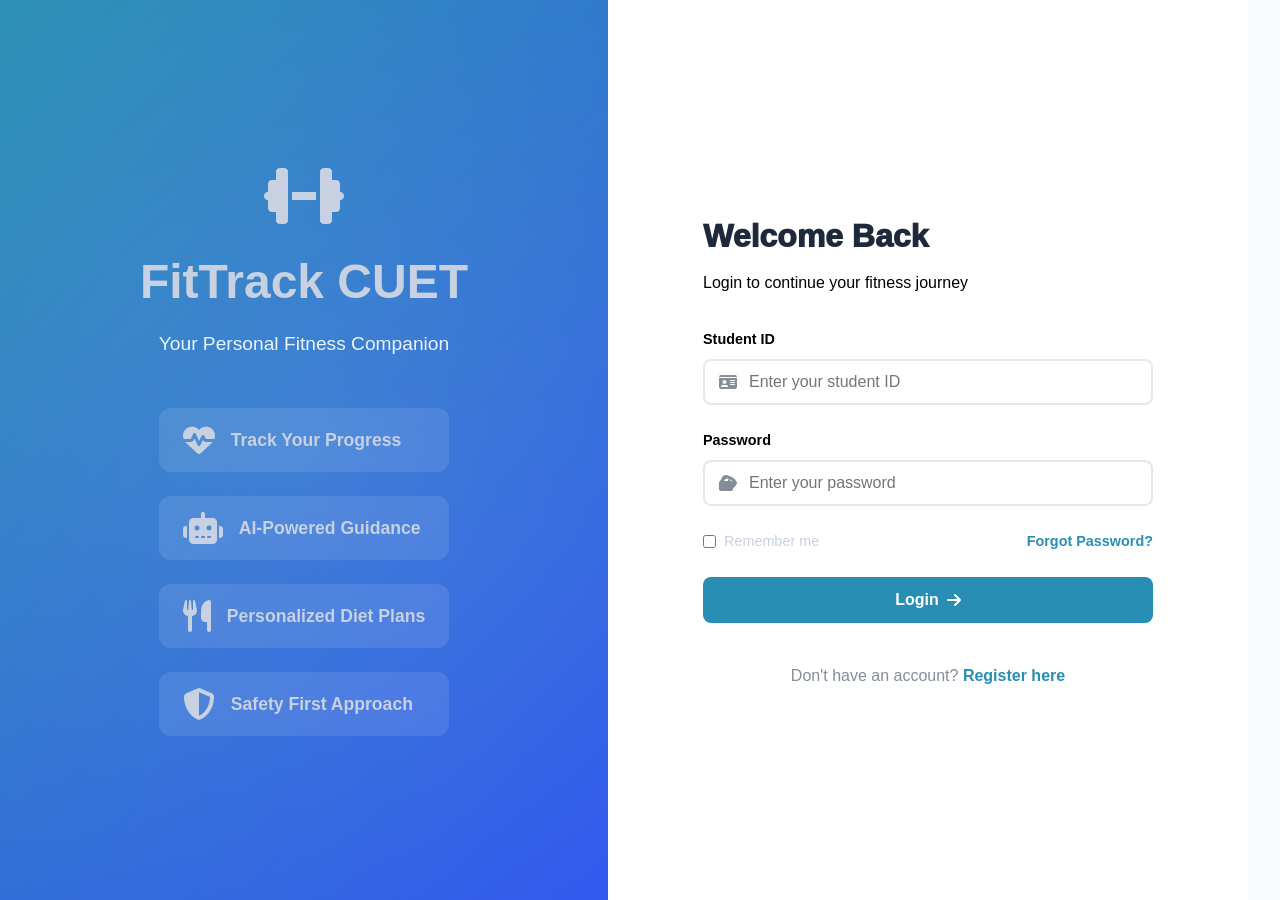
==== index.html @ 6ad2e84c "Initial commit: FitTrack CUET - Gymnasium Management System" ====
<!DOCTYPE html>
<html lang="en">
<head>
    <meta charset="UTF-8">
    <meta name="viewport" content="width=device-width, initial-scale=1.0">
    <title>FitTrack CUET - Login</title>
    <link rel="stylesheet" href="css/style.css">
    <link rel="stylesheet" href="https://cdnjs.cloudflare.com/ajax/libs/font-awesome/6.4.0/css/all.min.css">
</head>
<body>
    <div class="login-container">
        <div class="login-left">
            <div class="branding">
                <i class="fas fa-dumbbell"></i>
                <h1>FitTrack CUET</h1>
                <p style="color: white;">Your Personal Fitness Companion</p>
            </div>
            <div class="features">
                <div class="feature-item">
                    <i class="fas fa-heartbeat"></i>
                    <span>Track Your Progress</span>
                </div>
                <div class="feature-item">
                    <i class="fas fa-robot"></i>
                    <span>AI-Powered Guidance</span>
                </div>
                <div class="feature-item">
                    <i class="fas fa-utensils"></i>
                    <span>Personalized Diet Plans</span>
                </div>
                <div class="feature-item">
                    <i class="fas fa-shield-alt"></i>
                    <span>Safety First Approach</span>
                </div>
            </div>
        </div>
        
        <div class="login-right">
            <div class="login-box">
                <h2>Welcome Back</h2>
                <p class="subtitle">Login to continue your fitness journey</p>
                
                <form id="loginForm" class="auth-form">
                    <div class="form-group">
                        <label for="studentId">Student ID</label>
                        <div class="input-group">
                            <i class="fas fa-id-card"></i>
                            <input type="text" id="studentId" name="studentId" placeholder="Enter your student ID" required>
                        </div>
                    </div>
                    
                    <div class="form-group">
                        <label for="password">Password</label>
                        <div class="input-group">
                            <i class="fas fa-lock"></i>
                            <input type="password" id="password" name="password" placeholder="Enter your password" required>
                            <i class="fas fa-eye toggle-password"></i>
                        </div>
                    </div>
                    
                    <div class="form-options">
                        <label class="remember-me">
                            <input type="checkbox" name="remember">
                            <span>Remember me</span>
                        </label>
                        <a href="#" class="forgot-password">Forgot Password?</a>
                    </div>
                    
                    <button type="submit" class="btn btn-primary">
                        <span>Login</span>
                        <i class="fas fa-arrow-right"></i>
                    </button>
                    
                    <div class="auth-footer">
                        <p>Don't have an account? <a href="register.html">Register here</a></p>
                    </div>
                </form>
            </div>
        </div>
    </div>
    
    <script src="js/auth.js"></script>
</body>
</html>
---- css/style.css ----
/* ===========================
   FitTrack CUET - Main Styles
   =========================== */

/* CSS Variables */
:root {
    --primary-color: #288eb3;
    --primary-dark: #2c53ee;
    --secondary-color: #64748b;
    --success-color: #059669;
    --danger-color: #dc2626;
    --warning-color: #f59e0b;
    --info-color: #0ea5e9;
    
    --text-dark: #c7d1e1;
    --text-light: #858d98;
    --text-white: #ffffff;
    
    --bg-white: #ffffff;
    --bg-light: #f8fafc;
    --bg-gray: #f1f5f9;
    --bg-dark: #1e293b;
    
    --border-color: #e2e8f0;
    --shadow-sm: 0 1px 2px 0 rgba(0, 0, 0, 0.05);
    --shadow-md: 0 4px 6px -1px rgba(0, 0, 0, 0.1);
    --shadow-lg: 0 10px 15px -3px rgba(0, 0, 0, 0.1);
    --shadow-xl: 0 20px 25px -5px rgba(0, 0, 0, 0.1);
    
    --radius-sm: 0.375rem;
    --radius-md: 0.5rem;
    --radius-lg: 0.75rem;
    --radius-xl: 1rem;
    
    --transition: all 0.3s ease;
}

/* Reset & Base Styles */
* {
    margin: 0;
    padding: 0;
    box-sizing: border-box;
}

body {
    font-family: 'Inter', -apple-system, BlinkMacSystemFont, 'Segoe UI', Roboto, sans-serif;
    color: var(--text-dark);
    background-color: var(--bg-light);
    line-height: 1.6;
    overflow-x: hidden;
}

a {
    text-decoration: none;
    color: inherit;
    transition: var(--transition);
}

img {
    max-width: 100%;
    height: auto;
    display: block;
}

/* Container */
.container {
    max-width: 1280px;
    margin: 0 auto;
    padding: 0 1.5rem;
}

/* ===========================
   Login & Register Pages
   =========================== */

.login-container,
.register-container {
    display: flex;
    min-height: 100vh;
}

.login-left,
.register-left {
    flex: 1;
    background: linear-gradient(135deg, var(--primary-color) 0%, var(--primary-dark) 100%);
    color: var(--text-dark);
    padding: 3rem;
    display: flex;
    flex-direction: column;
    justify-content: center;
    align-items: center;
    position: relative;
    overflow: hidden;
}

.login-left::before,
.register-left::before {
    content: '';
    position: absolute;
    top: -50%;
    right: -50%;
    width: 200%;
    height: 200%;
    background: radial-gradient(circle, rgba(255,255,255,0.1) 0%, transparent 70%);
    animation: pulse 15s ease-in-out infinite;
}

@keyframes pulse {
    0%, 100% { transform: scale(1); }
    50% { transform: scale(1.1); }
}

.branding {
    text-align: center;
    margin-bottom: 3rem;
    position: relative;
    z-index: 1;
}

.branding i {
    font-size: 4rem;
    margin-bottom: 1rem;
    animation: rotate 20s linear infinite;
}

@keyframes rotate {
    from { transform: rotate(0deg); }
    to { transform: rotate(360deg); }
}

.branding h1 {
    font-size: 3rem;
    font-weight: 800;
    margin-bottom: 0.5rem;
}

.branding p {
    font-size: 1.2rem;
    opacity: 0.9;
}

.features {
    display: grid;
    gap: 1.5rem;
    position: relative;
    z-index: 1;
}

.feature-item {
    display: flex;
    align-items: center;
    gap: 1rem;
    background: rgba(255, 255, 255, 0.1);
    padding: 1rem 1.5rem;
    border-radius: var(--radius-lg);
    backdrop-filter: blur(10px);
    transition: var(--transition);
}

.feature-item:hover {
    background: rgba(255, 255, 255, 0.2);
    transform: translateX(10px);
}

.feature-item i {
    font-size: 2rem;
}

.feature-item span {
    font-size: 1.1rem;
    font-weight: 600;
}

.login-right,
.register-right {
    flex: 1;
    padding: 3rem 4rem;
    margin-right: 2rem;
    display: flex;
    align-items: center;
    justify-content: center;
    background: var(--bg-white);
    color: var(--text-dark);
}

.login-box,
.register-box {
    width: 100%;
    max-width: 450px;
}

.login-box h2,
.register-box h2 {
    font-size: 2rem;
    font-weight: 1000;
    margin-bottom: 0.5rem;
    color: var(--bg-dark)
}

.subtitle {
    color: black;
    margin-bottom: 2rem;
}

/* Auth Forms */
.auth-form {
    display: flex;
    flex-direction: column;
    gap: 1.5rem;
}

.form-group {
    display: flex;
    flex-direction: column;
    flex-wrap: wrap;
    gap: 0.5rem;
}

.form-group label {
    font-weight: 600;
    color: var(--text-dark);
    font-size: 0.9rem;
    color: black;
    
}

.form-group input,
.form-group select,
.form-group textarea {
    padding: 0.75rem 1rem;
    border: 2px solid var(--border-color);
    border-radius: var(--radius-md);
    font-size: 1rem;
    transition: var(--transition);
    font-family: inherit;
}

.form-group input:focus,
.form-group select:focus,
.form-group textarea:focus {
    outline: none;
    border-color: var(--primary-color);
    box-shadow: 0 0 0 3px rgba(79, 70, 229, 0.1);
}

.input-group {
    position: relative;
    display: flex;
    align-items: center;
}

.input-group i {
    position: absolute;
    left: 1rem;
    color: var(--text-light);
}

.input-group input {
    padding-left: 2.75rem;
    width: 100%;
    color:black;
}

.toggle-password {
    position: absolute;
    right: 1rem;
    left: auto;
    cursor: pointer;
    transition: var(--transition);
}

.toggle-password:hover {
    color: var(--primary-color);
}

.form-row {
    display: grid;
    grid-template-columns: 1fr 1fr;
    gap: 1rem;
}

.form-options {
    display: flex;
    justify-content: space-between;
    align-items: center;
    font-size: 0.9rem;
}

.remember-me {
    display: flex;
    align-items: center;
    gap: 0.5rem;
    cursor: pointer;
}

.forgot-password {
    color: var(--primary-color);
    font-weight: 600;
}

.forgot-password:hover {
    text-decoration: underline;
}

/* Buttons */
.btn {
    padding: 0.875rem 1.5rem;
    border: none;
    border-radius: var(--radius-md);
    font-size: 1rem;
    font-weight: 600;
    cursor: pointer;
    transition: var(--transition);
    display: inline-flex;
    align-items: center;
    justify-content: center;
    gap: 0.5rem;
}

.btn-primary {
    background: var(--primary-color);
    color: var(--text-white);
}

.btn-primary:hover {
    background: var(--primary-dark);
    transform: translateY(-2px);
    box-shadow: var(--shadow-lg);
}

.btn-secondary {
    background: var(--secondary-color);
    color: var(--text-white);
}

.btn-secondary:hover {
    background: #475569;
}

.btn-link {
    background: none;
    border: none;
    color: var(--primary-color);
    cursor: pointer;
    font-weight: 600;
    padding: 0.5rem;
}

.btn-link:hover {
    text-decoration: underline;
}

.auth-footer {
    text-align: center;
    padding-top: 1rem;
    color: var(--text-light);
}

.auth-footer a {
    color: var(--primary-color);
    font-weight: 600;
}

.auth-footer a:hover {
    text-decoration: underline;
}

/* Register Benefits */
.register-benefits {
    position: relative;
    z-index: 1;
    margin-top: 2rem;
}

.register-benefits h3 {
    font-size: 1.5rem;
    margin-bottom: 1.5rem;
}

.register-benefits ul {
    list-style: none;
    display: flex;
    flex-direction: column;
    gap: 1rem;
}

.register-benefits li {
    display: flex;
    align-items: center;
    gap: 1rem;
    font-size: 1.05rem;
}

.register-benefits li i {
    font-size: 1.25rem;
    color: var(--success-color);
}

.checkbox-group {
    margin-top: 0.5rem;
}

.checkbox-label {
    display: flex;
    align-items: flex-start;
    gap: 0.75rem;
    cursor: pointer;
    font-size: 0.9rem;
}

.checkbox-label input[type="checkbox"] {
    margin-top: 0.25rem;
    cursor: pointer;
}

.password-hint {
    color: var(--text-light);
    font-size: 0.85rem;
    margin-top: 0.25rem;
}

/* ===========================
   Navigation Bar
   =========================== */

.navbar {
    background: var(--bg-white);
    box-shadow: var(--shadow-md);
    position: sticky;
    top: 0;
    z-index: 1000;
}

.nav-container {
    max-width: 1400px;
    margin: 0 auto;
    padding: 1rem 1.5rem;
    display: flex;
    align-items: center;
    justify-content: space-between;
}

.nav-brand {
    display: flex;
    align-items: center;
    gap: 0.75rem;
    font-size: 1.5rem;
    font-weight: 800;
    color: var(--primary-color);
}

.nav-brand i {
    font-size: 1.75rem;
}

.nav-toggle {
    display: none;
    flex-direction: column;
    gap: 0.25rem;
    background: none;
    border: none;
    cursor: pointer;
}

.nav-toggle span {
    width: 25px;
    height: 3px;
    background: var(--text-dark);
    border-radius: 2px;
    transition: var(--transition);
}

.nav-menu {
    display: flex;
    list-style: none;
    gap: 0.5rem;
}

.nav-menu a {
    display: flex;
    align-items: center;
    gap: 0.5rem;
    padding: 0.625rem 1rem;
    border-radius: var(--radius-md);
    font-weight: 600;
    color: var(--text-light);
    transition: var(--transition);
}

.nav-menu a:hover,
.nav-menu a.active {
    background: var(--bg-light);
    color: var(--primary-color);
}

.nav-user {
    display: flex;
    align-items: center;
    gap: 1.5rem;
}

.notification-icon {
    position: relative;
    cursor: pointer;
    font-size: 1.25rem;
    color: var(--text-light);
    transition: var(--transition);
}

.notification-icon:hover {
    color: var(--primary-color);
}

.notification-badge {
    position: absolute;
    top: -8px;
    right: -8px;
    background: var(--danger-color);
    color: var(--text-white);
    font-size: 0.7rem;
    font-weight: 700;
    padding: 0.15rem 0.4rem;
    border-radius: 999px;
    min-width: 18px;
    text-align: center;
}

.user-dropdown {
    display: flex;
    align-items: center;
    gap: 0.75rem;
    cursor: pointer;
    padding: 0.5rem;
    border-radius: var(--radius-md);
    transition: var(--transition);
    position: relative;
}

.user-dropdown:hover {
    background: var(--bg-light);
}

.user-dropdown img {
    width: 40px;
    height: 40px;
    border-radius: 50%;
}

.user-name {
    font-weight: 600;
    color: var(--text-dark);
}

.dropdown-menu {
    position: absolute;
    top: 100%;
    right: 0;
    margin-top: 0.5rem;
    background: var(--bg-white);
    border-radius: var(--radius-md);
    box-shadow: var(--shadow-lg);
    min-width: 200px;
    opacity: 0;
    visibility: hidden;
    transform: translateY(-10px);
    transition: var(--transition);
}

.user-dropdown:hover .dropdown-menu {
    opacity: 1;
    visibility: visible;
    transform: translateY(0);
}

.dropdown-menu a {
    display: flex;
    align-items: center;
    gap: 0.75rem;
    padding: 0.75rem 1rem;
    color: var(--text-dark);
    transition: var(--transition);
}

.dropdown-menu a:hover {
    background: var(--bg-light);
    color: var(--primary-color);
}

.dropdown-menu a:first-child {
    border-radius: var(--radius-md) var(--radius-md) 0 0;
}

.dropdown-menu a:last-child {
    border-radius: 0 0 var(--radius-md) var(--radius-md);
}

/* Admin Navigation */
.admin-nav {
    background: linear-gradient(135deg, #1e293b 0%, #334155 100%);
}

.admin-nav .nav-brand,
.admin-nav .nav-menu a,
.admin-nav .user-name {
    color: var(--text-white);
}

.admin-nav .nav-menu a:hover,
.admin-nav .nav-menu a.active {
    background: rgba(255, 255, 255, 0.1);
    color: var(--text-white);
}

.admin-badge {
    background: var(--danger-color);
    color: var(--text-white);
    padding: 0.25rem 0.75rem;
    border-radius: 999px;
    font-size: 0.75rem;
    font-weight: 700;
}

/* ===========================
   Main Content
   =========================== */

.main-content {
    min-height: calc(100vh - 80px);
    padding: 2rem 0;
}

.page-header {
    display: flex;
    justify-content: space-between;
    align-items: center;
    margin-bottom: 2rem;
    flex-wrap: wrap;
    gap: 1rem;
}

.page-header h1 {
    font-size: 2rem;
    font-weight: 700;
    color: var(--text-dark);
    display: flex;
    align-items: center;
    gap: 0.75rem;
}

.page-header h1 i {
    color: var(--primary-color);
}

.page-header p {
    color: var(--text-light);
    margin-top: 0.25rem;
}

.section-title {
    font-size: 1.5rem;
    font-weight: 700;
    color: var(--text-dark);
    margin-bottom: 1.5rem;
}

/* ===========================
   Dashboard
   =========================== */

.welcome-section {
    background: linear-gradient(135deg, var(--primary-color) 0%, var(--primary-dark) 100%);
    color: var(--text-white);
    padding: 2.5rem;
    border-radius: var(--radius-xl);
    margin-bottom: 2rem;
    display: flex;
    justify-content: space-between;
    align-items: center;
    flex-wrap: wrap;
    gap: 1.5rem;
}

.welcome-text h1 {
    font-size: 2.25rem;
    font-weight: 800;
    margin-bottom: 0.5rem;
}

.welcome-text h1 span {
    color: #fbbf24;
}

.welcome-text p {
    font-size: 1.1rem;
    opacity: 0.9;
}

.quick-actions {
    display: flex;
    gap: 1rem;
}

/* Gym Status */
.gym-status-section {
    margin-bottom: 2rem;
}

.status-card {
    background: var(--bg-white);
    border-radius: var(--radius-lg);
    padding: 1.5rem;
    box-shadow: var(--shadow-md);
}

.status-header {
    display: flex;
    justify-content: space-between;
    align-items: center;
    margin-bottom: 1.5rem;
}

.status-header h3 {
    font-size: 1.25rem;
    font-weight: 700;
    color: var(--text-dark);
    display: flex;
    align-items: center;
    gap: 0.5rem;
}

.status-badge {
    padding: 0.375rem 1rem;
    border-radius: 999px;
    font-weight: 700;
    font-size: 0.875rem;
}

.status-badge.open {
    background: rgba(5, 150, 105, 0.1);
    color: var(--success-color);
}

.status-badge.closed {
    background: rgba(220, 38, 38, 0.1);
    color: var(--danger-color);
}

.status-details {
    display: grid;
    gap: 1rem;
}

.status-item {
    display: flex;
    align-items: center;
    gap: 1rem;
}

.status-item i {
    font-size: 1.5rem;
    color: var(--primary-color);
}

.status-item strong {
    display: block;
    color: var(--text-dark);
    margin-bottom: 0.25rem;
}

.status-item p {
    color: var(--text-light);
    font-size: 0.95rem;
}

/* Stats Grid */
.stats-section {
    margin-bottom: 2.5rem;
}

.stats-grid {
    display: grid;
    grid-template-columns: repeat(auto-fit, minmax(250px, 1fr));
    gap: 1.5rem;
}

.stat-card {
    background: var(--bg-white);
    padding: 1.5rem;
    border-radius: var(--radius-lg);
    box-shadow: var(--shadow-md);
    display: flex;
    align-items: center;
    gap: 1.25rem;
    transition: var(--transition);
}

.stat-card:hover {
    transform: translateY(-5px);
    box-shadow: var(--shadow-lg);
}

.stat-icon {
    width: 60px;
    height: 60px;
    border-radius: var(--radius-lg);
    display: flex;
    align-items: center;
    justify-content: center;
    font-size: 1.75rem;
    color: var(--text-white);
}

.stat-icon.blue { background: var(--info-color); }
.stat-icon.green { background: var(--success-color); }
.stat-icon.orange { background: var(--warning-color); }
.stat-icon.purple { background: #8b5cf6; }

.stat-content h3 {
    font-size: 2rem;
    font-weight: 800;
    color: var(--text-dark);
}

.stat-content p {
    color: var(--text-light);
    font-size: 0.95rem;
}

/* Equipment Catalog */
.equipment-section {
    margin-bottom: 2.5rem;
}

.section-header {
    display: flex;
    justify-content: space-between;
    align-items: center;
    margin-bottom: 1.5rem;
    flex-wrap: wrap;
    gap: 1rem;
}

.section-header-right {
    display: flex;
    align-items: center;
    gap: 1rem;
    flex-wrap: wrap;
}

.filter-buttons {
    display: flex;
    gap: 0.5rem;
    flex-wrap: wrap;
}

.filter-btn {
    padding: 0.5rem 1rem;
    border: 2px solid var(--border-color);
    background: var(--bg-white);
    color: var(--text-dark);
    border-radius: var(--radius-md);
    font-weight: 600;
    cursor: pointer;
    transition: var(--transition);
}

.filter-btn:hover,
.filter-btn.active {
    background: var(--primary-color);
    color: var(--text-white);
    border-color: var(--primary-color);
}

.equipment-grid {
    display: grid;
    grid-template-columns: repeat(auto-fill, minmax(280px, 1fr));
    gap: 1.5rem;
}

.equipment-card {
    background: var(--bg-white);
    border-radius: var(--radius-lg);
    padding: 1.5rem;
    box-shadow: var(--shadow-md);
    transition: var(--transition);
}

.equipment-card:hover {
    transform: translateY(-5px);
    box-shadow: var(--shadow-lg);
}

.equipment-header {
    display: flex;
    align-items: center;
    gap: 1rem;
    margin-bottom: 1rem;
}

.equipment-icon {
    width: 50px;
    height: 50px;
    background: var(--bg-light);
    border-radius: var(--radius-md);
    display: flex;
    align-items: center;
    justify-content: center;
    font-size: 1.5rem;
    color: var(--primary-color);
}

.equipment-info h3 {
    font-size: 1.1rem;
    font-weight: 700;
    color: var(--text-dark);
    margin-bottom: 0.25rem;
}

.equipment-category {
    font-size: 0.85rem;
    color: var(--text-light);
}

.equipment-details {
    display: flex;
    flex-direction: column;
    gap: 0.5rem;
    margin-bottom: 1rem;
}

.equipment-detail {
    display: flex;
    justify-content: space-between;
    font-size: 0.9rem;
}

.equipment-detail span:first-child {
    color: var(--text-light);
}

.equipment-detail span:last-child {
    font-weight: 600;
    color: var(--text-dark);
}

.availability {
    display: inline-block;
    padding: 0.25rem 0.75rem;
    border-radius: 999px;
    font-size: 0.85rem;
    font-weight: 600;
}

.availability.available {
    background: rgba(5, 150, 105, 0.1);
    color: var(--success-color);
}

.availability.in-use {
    background: rgba(245, 158, 11, 0.1);
    color: var(--warning-color);
}

/* Activity Section */
.activity-section {
    margin-bottom: 2.5rem;
}

.activity-list {
    display: flex;
    flex-direction: column;
    gap: 1rem;
}

.activity-item {
    background: var(--bg-white);
    padding: 1.25rem;
    border-radius: var(--radius-lg);
    box-shadow: var(--shadow-md);
    display: flex;
    align-items: center;
    gap: 1.25rem;
    transition: var(--transition);
}

.activity-item:hover {
    box-shadow: var(--shadow-lg);
}

.activity-icon {
    width: 50px;
    height: 50px;
    border-radius: 50%;
    display: flex;
    align-items: center;
    justify-content: center;
    font-size: 1.25rem;
    color: var(--text-white);
    flex-shrink: 0;
}

.activity-content {
    flex: 1;
}

.activity-content h4 {
    font-size: 1.05rem;
    font-weight: 700;
    color: var(--text-dark);
    margin-bottom: 0.25rem;
}

.activity-content p {
    color: var(--text-light);
    font-size: 0.9rem;
}

/* ===========================
   Alerts
   =========================== */

.alert {
    display: flex;
    align-items: flex-start;
    gap: 1rem;
    padding: 1.25rem;
    border-radius: var(--radius-lg);
    margin-bottom: 1.5rem;
}

.alert i {
    font-size: 1.5rem;
    flex-shrink: 0;
    margin-top: 0.125rem;
}

.alert strong {
    display: block;
    margin-bottom: 0.25rem;
}

.alert-warning {
    background: rgba(245, 158, 11, 0.1);
    color: #92400e;
}

.alert-warning i {
    color: var(--warning-color);
}

.alert-info {
    background: rgba(14, 165, 233, 0.1);
    color: #075985;
}

.alert-info i {
    color: var(--info-color);
}

.alert-danger {
    background: rgba(220, 38, 38, 0.1);
    color: #991b1b;
}

.alert-danger i {
    color: var(--danger-color);
}

/* ===========================
   Footer
   =========================== */

.footer {
    background: var(--bg-dark);
    color: rgba(255, 255, 255, 0.8);
    padding: 2rem 0;
    margin-top: 4rem;
}

.footer .container {
    display: flex;
    justify-content: space-between;
    align-items: center;
    flex-wrap: wrap;
    gap: 1rem;
}

.footer-links {
    display: flex;
    gap: 2rem;
}

.footer-links a {
    color: rgba(255, 255, 255, 0.8);
    transition: var(--transition);
}

.footer-links a:hover {
    color: var(--text-white);
}

/* ===========================
   Responsive Design
   =========================== */

@media (max-width: 1024px) {
    .login-container,
    .register-container {
        flex-direction: column;
    }
    
    .login-left,
    .register-left {
        padding: 2rem;
        min-height: auto;
    }
    
    .login-right,
    .register-right {
        padding: 2rem;
    }
    
    .nav-menu {
        gap: 0.25rem;
    }
    
    .nav-menu a {
        padding: 0.5rem 0.75rem;
        font-size: 0.9rem;
    }
}

@media (max-width: 768px) {
    .login-container,
    .register-container {
        flex-direction: column;
    }
    
    .login-left,
    .register-left {
        padding: 2rem;
        min-height: 40vh;
    }
    
    .branding h1 {
        font-size: 2rem;
    }
    
    .features {
        display: none;
    }
    
    .nav-toggle {
        display: flex;
    }
    
    .nav-menu {
        position: absolute;
        top: 100%;
        left: 0;
        right: 0;
        background: var(--bg-white);
        flex-direction: column;
        padding: 1rem;
        box-shadow: var(--shadow-lg);
        max-height: 0;
        overflow: hidden;
        transition: var(--transition);
    }
    
    .nav-menu.active {
        max-height: 500px;
    }
    
    .welcome-section {
        flex-direction: column;
        text-align: center;
    }
    
    .stats-grid {
        grid-template-columns: 1fr;
    }
    
    .equipment-grid {
        grid-template-columns: 1fr;
    }
    
    .page-header {
        flex-direction: column;
        align-items: flex-start;
    }
    
    .form-row {
        grid-template-columns: 1fr;
    }
}

@media (max-width: 480px) {
    .branding h1 {
        font-size: 1.5rem;
    }
    
    .page-header h1 {
        font-size: 1.5rem;
    }
    
    .welcome-text h1 {
        font-size: 1.75rem;
    }
    
    .quick-actions {
        flex-direction: column;
        width: 100%;
    }
    
    .quick-actions .btn {
        width: 100%;
    }
}
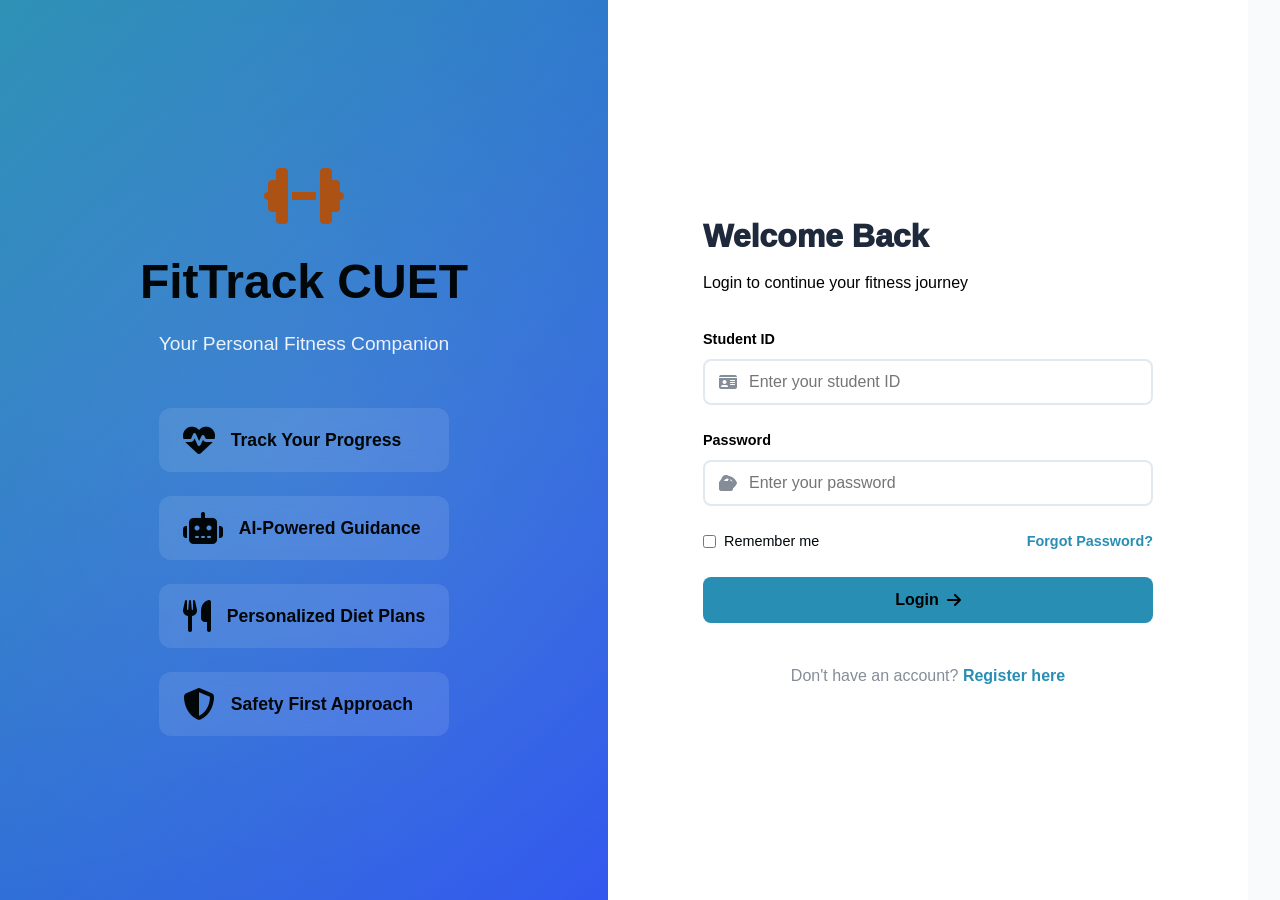
==== commit 63353288: "Update UI components, add backend API, implement responsive design and profile settings" ====
--- a/index.html
+++ b/index.html
@@ -79,6 +79,7 @@
         </div>
     </div>
     
+    <script src="js/api.js"></script>
     <script src="js/auth.js"></script>
 </body>
 </html>
--- a/css/style.css
+++ b/css/style.css
@@ -12,9 +12,9 @@
     --warning-color: #f59e0b;
     --info-color: #0ea5e9;
     
-    --text-dark: #c7d1e1;
+    --text-dark: #010609;
     --text-light: #858d98;
-    --text-white: #ffffff;
+    --text-white: black;
     
     --bg-white: #ffffff;
     --bg-light: #f8fafc;
@@ -120,7 +120,8 @@
 .branding i {
     font-size: 4rem;
     margin-bottom: 1rem;
-    animation: rotate 20s linear infinite;
+    animation: rotate 10s linear infinite;
+    color: #ad5215;
 }
 
 @keyframes rotate {
@@ -393,7 +394,7 @@
 
 .register-benefits li i {
     font-size: 1.25rem;
-    color: var(--success-color);
+    color: #7e1255;
 }
 
 .checkbox-group {
@@ -516,14 +517,270 @@
     top: -8px;
     right: -8px;
     background: var(--danger-color);
-    color: var(--text-white);
+    color: white;
     font-size: 0.7rem;
     font-weight: 700;
     padding: 0.15rem 0.4rem;
     border-radius: 999px;
     min-width: 18px;
     text-align: center;
-}
+    display: flex;
+    align-items: center;
+    justify-content: center;
+}
+
+/* Notification Dropdown */
+.notification-dropdown {
+    position: absolute;
+    top: calc(100% + 10px);
+    right: 0;
+    width: 380px;
+    max-height: 500px;
+    background: var(--bg-white);
+    border-radius: var(--radius-lg);
+    box-shadow: var(--shadow-xl);
+    border: 1px solid var(--border-color);
+    display: none;
+    flex-direction: column;
+    z-index: 1000;
+}
+
+.notification-dropdown.show {
+    display: flex;
+}
+
+.notification-dropdown::before {
+    content: '';
+    position: absolute;
+    top: -8px;
+    right: 20px;
+    width: 0;
+    height: 0;
+    border-left: 8px solid transparent;
+    border-right: 8px solid transparent;
+    border-bottom: 8px solid var(--border-color);
+}
+
+.notification-dropdown::after {
+    content: '';
+    position: absolute;
+    top: -7px;
+    right: 21px;
+    width: 0;
+    height: 0;
+    border-left: 7px solid transparent;
+    border-right: 7px solid transparent;
+    border-bottom: 7px solid var(--bg-white);
+}
+
+.notification-header {
+    display: flex;
+    justify-content: space-between;
+    align-items: center;
+    padding: 1rem 1.25rem;
+    border-bottom: 1px solid var(--border-color);
+}
+
+.notification-header h3 {
+    font-size: 1.1rem;
+    color: var(--text-dark);
+    margin: 0;
+}
+
+.notification-actions {
+    display: flex;
+    gap: 0.5rem;
+}
+
+.notification-list {
+    flex: 1;
+    overflow-y: auto;
+    max-height: 400px;
+}
+
+.notification-item {
+    display: flex;
+    gap: 1rem;
+    padding: 1rem 1.25rem;
+    border-bottom: 1px solid var(--border-color);
+    cursor: pointer;
+    transition: var(--transition);
+    position: relative;
+}
+
+.notification-item:hover {
+    background: var(--bg-light);
+}
+
+.notification-item.unread {
+    background: #eff6ff;
+}
+
+.notification-item.unread::before {
+    content: '';
+    position: absolute;
+    left: 0;
+    top: 0;
+    bottom: 0;
+    width: 3px;
+    background: var(--primary-color);
+}
+
+.notification-icon {
+    flex-shrink: 0;
+    width: 40px;
+    height: 40px;
+    border-radius: 50%;
+    display: flex;
+    align-items: center;
+    justify-content: center;
+    font-size: 1.1rem;
+}
+
+.notification-info {
+    background: #e0f2fe;
+    color: #0369a1;
+}
+
+.notification-success {
+    background: #d1fae5;
+    color: #047857;
+}
+
+.notification-warning {
+    background: #fef3c7;
+    color: #d97706;
+}
+
+.notification-error {
+    background: #fee2e2;
+    color: #dc2626;
+}
+
+.notification-content {
+    flex: 1;
+    min-width: 0;
+}
+
+.notification-content h4 {
+    font-size: 0.9rem;
+    color: var(--text-dark);
+    margin: 0 0 0.25rem 0;
+    font-weight: 600;
+}
+
+.notification-content p {
+    font-size: 0.85rem;
+    color: var(--text-light);
+    margin: 0 0 0.5rem 0;
+    line-height: 1.4;
+    display: -webkit-box;
+    -webkit-line-clamp: 2;
+    -webkit-box-orient: vertical;
+    overflow: hidden;
+}
+
+.notification-time {
+    font-size: 0.75rem;
+    color: var(--text-light);
+}
+
+.notification-actions-inline {
+    display: flex;
+    gap: 0.25rem;
+    flex-shrink: 0;
+}
+
+.btn-icon,
+.btn-icon-small {
+    background: none;
+    border: none;
+    color: var(--text-light);
+    cursor: pointer;
+    padding: 0.5rem;
+    border-radius: var(--radius-sm);
+    transition: var(--transition);
+    display: flex;
+    align-items: center;
+    justify-content: center;
+}
+
+.btn-icon-small {
+    padding: 0.25rem;
+    font-size: 0.85rem;
+}
+
+.btn-icon:hover,
+.btn-icon-small:hover {
+    background: var(--bg-gray);
+    color: var(--primary-color);
+}
+
+.notification-footer {
+    padding: 0.75rem 1.25rem;
+    border-top: 1px solid var(--border-color);
+    text-align: center;
+}
+
+.notification-footer a {
+    color: var(--primary-color);
+    text-decoration: none;
+    font-size: 0.9rem;
+    font-weight: 600;
+}
+
+.notification-footer a:hover {
+    text-decoration: underline;
+}
+
+.no-notifications,
+.loading-notifications {
+    padding: 3rem 2rem;
+    text-align: center;
+    color: var(--text-light);
+}
+
+.no-notifications i,
+.loading-notifications i {
+    font-size: 2.5rem;
+    color: var(--text-light);
+    margin-bottom: 1rem;
+    display: block;
+}
+
+.no-notifications p,
+.loading-notifications p {
+    margin: 0;
+    font-size: 0.95rem;
+}
+
+.loading-notifications i {
+    animation: spin 1s linear infinite;
+}
+
+@keyframes spin {
+    0% { transform: rotate(0deg); }
+    100% { transform: rotate(360deg); }
+}
+
+/* Scrollbar Styles for Notification List */
+.notification-list::-webkit-scrollbar {
+    width: 6px;
+}
+
+.notification-list::-webkit-scrollbar-track {
+    background: var(--bg-light);
+}
+
+.notification-list::-webkit-scrollbar-thumb {
+    background: var(--border-color);
+    border-radius: var(--radius-full);
+}
+
+.notification-list::-webkit-scrollbar-thumb:hover {
+    background: var(--text-light);
+}
+
 
 .user-dropdown {
     display: flex;
@@ -670,7 +927,7 @@
 .welcome-section {
     background: linear-gradient(135deg, var(--primary-color) 0%, var(--primary-dark) 100%);
     color: var(--text-white);
-    padding: 2.5rem;
+    padding: 2.0rem;
     border-radius: var(--radius-xl);
     margin-bottom: 2rem;
     display: flex;
